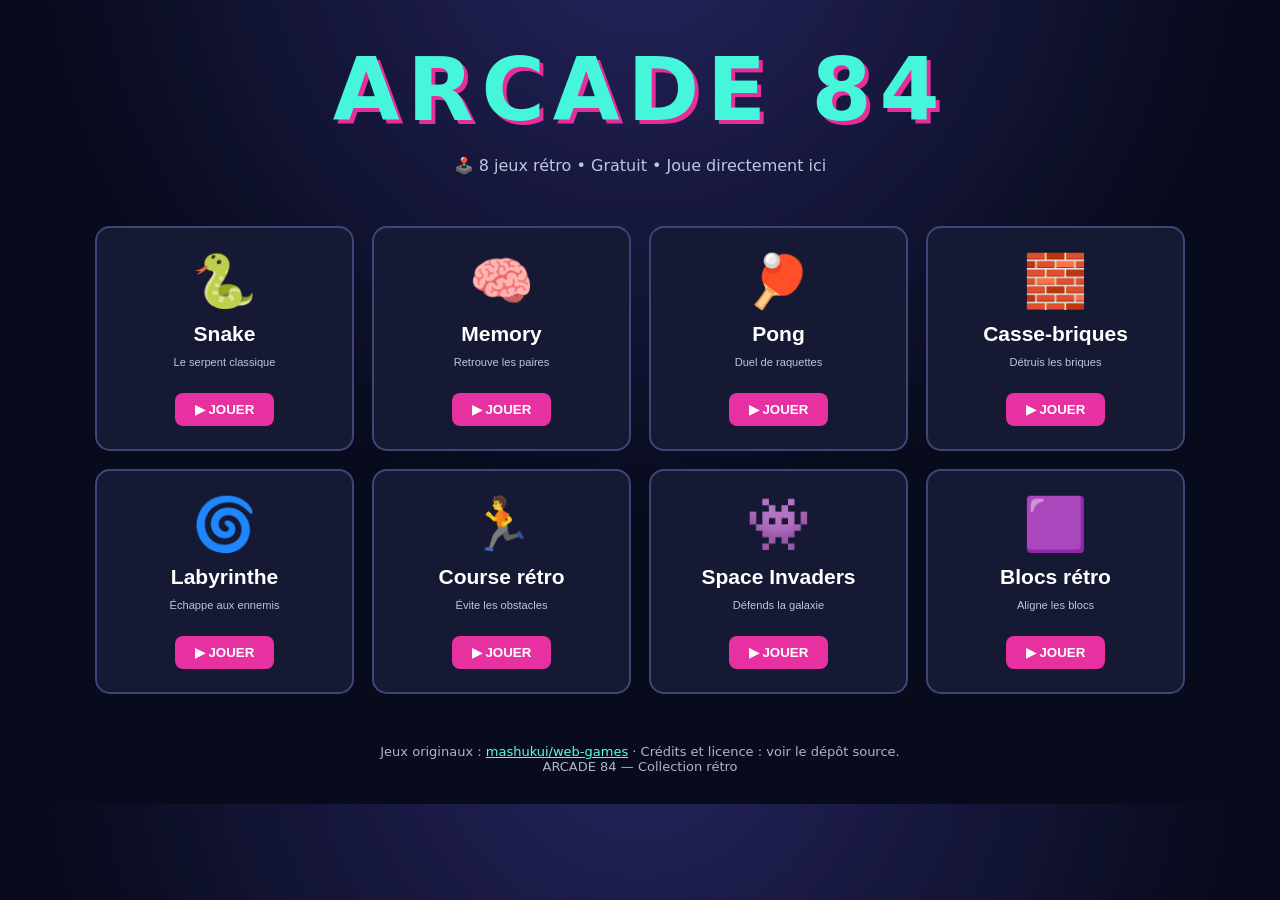
==== index.html @ cd599d39 "Ajout de la partie ZANKPE au projet ARCADE 84" ====
<!doctype html>
<html lang="fr">
    <head>
        <meta charset="utf-8">
        <meta name="viewport" content="width=device-width,initial-scale=1">
        <title>ARCADE 84 — Jeux rétro</title>
        <link rel="stylesheet" href="./index.css">
    </head>
    <body>
        <header>
            <h1>ARCADE 84</h1>
            <p>🕹️ 8 jeux rétro • Gratuit • Joue directement ici</p>
        </header>
        <main class="container">
            <div class="grid">
                <button class="game" data-game="snake" data-title="Snake" aria-label="Jouer à Snake"><span class="emoji">🐍</span><strong>Snake</strong><small>Le serpent classique</small><span class="play">▶ JOUER</span></button>
                <button class="game" data-game="memory" data-title="Memory" aria-label="Jouer à Memory"><span class="emoji">🧠</span><strong>Memory</strong><small>Retrouve les paires</small><span class="play">▶ JOUER</span></button>
                <button class="game" data-game="pong" data-title="Pong" aria-label="Jouer à Pong"><span class="emoji">🏓</span><strong>Pong</strong><small>Duel de raquettes</small><span class="play">▶ JOUER</span></button>
                <button class="game" data-game="casse-briques" data-title="Casse-briques" aria-label="Jouer à Casse-briques"><span class="emoji">🧱</span><strong>Casse-briques</strong><small>Détruis les briques</small><span class="play">▶ JOUER</span></button>
                <button class="game" data-game="labyrinthe" data-title="Labyrinthe" aria-label="Jouer à Labyrinthe"><span class="emoji">🌀</span><strong>Labyrinthe</strong><small>Échappe aux ennemis</small><span class="play">▶ JOUER</span></button>
                <button class="game" data-game="course-retro" data-title="Course rétro" aria-label="Jouer à Course rétro"><span class="emoji">🏃</span><strong>Course rétro</strong><small>Évite les obstacles</small><span class="play">▶ JOUER</span></button>
                <button class="game" data-game="space-invaders" data-title="Space Invaders" aria-label="Jouer à Space Invaders"><span class="emoji">👾</span><strong>Space Invaders</strong><small>Défends la galaxie</small><span class="play">▶ JOUER</span></button>
                <button class="game" data-game="blocs-retro" data-title="Blocs rétro" aria-label="Jouer à Blocs rétro"><span class="emoji">🟪</span><strong>Blocs rétro</strong><small>Aligne les blocs</small><span class="play">▶ JOUER</span></button>
            </div>
        </main>
        <footer>Jeux originaux : <a href="https://github.com/mashukui/web-games" target="_blank" rel="noopener">mashukui/web-games</a> · Crédits et licence : voir le dépôt source.<br>ARCADE 84 — Collection rétro</footer><div class="overlay" id="overlay" role="dialog" aria-modal="true" aria-label="Jeu"><div class="panel"><div class="bar"><strong id="gameTitle">Jeu</strong><button class="close" id="close">✕ FERMER</button></div><iframe id="frame" title="Jeu rétro" allow="fullscreen" loading="eager"></iframe></div></div>
        <script src="./index.js" defer></script>
    </body>
</html>
---- index.css ----
:root {
  color-scheme: dark;
}

* {
  box-sizing: border-box;
}

body {
  margin: 0;
  background: #080b1c;
  background-image: radial-gradient(circle at 50% -10%, #25245e 0, transparent 55%);
  color: #f6f7ff;
  font-family: system-ui, Arial, sans-serif;
}

a {
  color: #5ffbe0;
}

header {
  text-align: center;
  padding: 40px 15px 15px;
}

h1 {
  margin: 0;
  font-size: clamp(2.7rem, 9vw, 5.4rem);
  letter-spacing: 0.09em;
  color: #45f6db;
  text-shadow: 4px 4px #e52d9b;
}

header p {
  color: #c1c5dd;
}

.container {
  max-width: 1130px;
  margin: auto;
  padding: 20px;
}

.grid {
  display: grid;
  grid-template-columns: repeat(auto-fit, minmax(205px, 1fr));
  gap: 18px;
}

.game {
  min-height: 225px;
  padding: 23px 14px;
  display: flex;
  flex-direction: column;
  align-items: center;
  gap: 10px;
  cursor: pointer;
  background: #151933;
  color: white;
  border: 2px solid #3e4677;
  border-radius: 15px;
  transition: transform 0.15s, border-color 0.15s;
}

.game:hover,
.game:focus-visible {
  transform: translateY(-3px);
  border-color: #4bf4da;
}

.emoji {
  font-size: 52px;
}

.game strong {
  font-size: 21px;
}

.game small {
  color: #bec4dc;
}

.play {
  margin-top: auto;
  padding: 9px 20px;
  background: #e831a0;
  border-radius: 8px;
  font-weight: 800;
}

footer {
  text-align: center;
  color: #aeb4cc;
  font-size: 13px;
  padding: 30px 15px;
}

.overlay {
  position: fixed;
  inset: 0;
  z-index: 5;
  display: none;
  padding: 14px;
  background: #050817ed;
}

.overlay.open {
  display: flex;
  align-items: center;
  justify-content: center;
}

.panel {
  width: min(1100px, 100%);
  height: min(94vh, 920px);
  display: flex;
  flex-direction: column;
  background: #10152c;
  border: 2px solid #45f6db;
  border-radius: 14px;
  overflow: hidden;
}

.bar {
  display: flex;
  align-items: center;
  justify-content: space-between;
  gap: 12px;
  padding: 12px 16px;
}

.bar strong {
  font-size: 18px;
}

.close {
  padding: 11px 15px;
  background: #e831a0;
  color: white;
  border: 0;
  border-radius: 8px;
  font-weight: bold;
  cursor: pointer;
}

iframe {
  width: 100%;
  flex: 1;
  border: 0;
  background: #11172b;
}

@media (max-width: 600px) {
  .overlay {
    padding: 0;
  }

  .panel {
    height: 100dvh;
    border-radius: 0;
  }

  .bar {
    padding: 8px 12px;
  }

  .grid {
    grid-template-columns: repeat(2, minmax(0, 1fr));
    gap: 10px;
  }

  .game {
    min-height: 195px;
    padding: 14px 6px;
  }

  .game strong {
    font-size: 16px;
  }

  .emoji {
    font-size: 40px;
  }

  .play {
    font-size: 12px;
  }
}
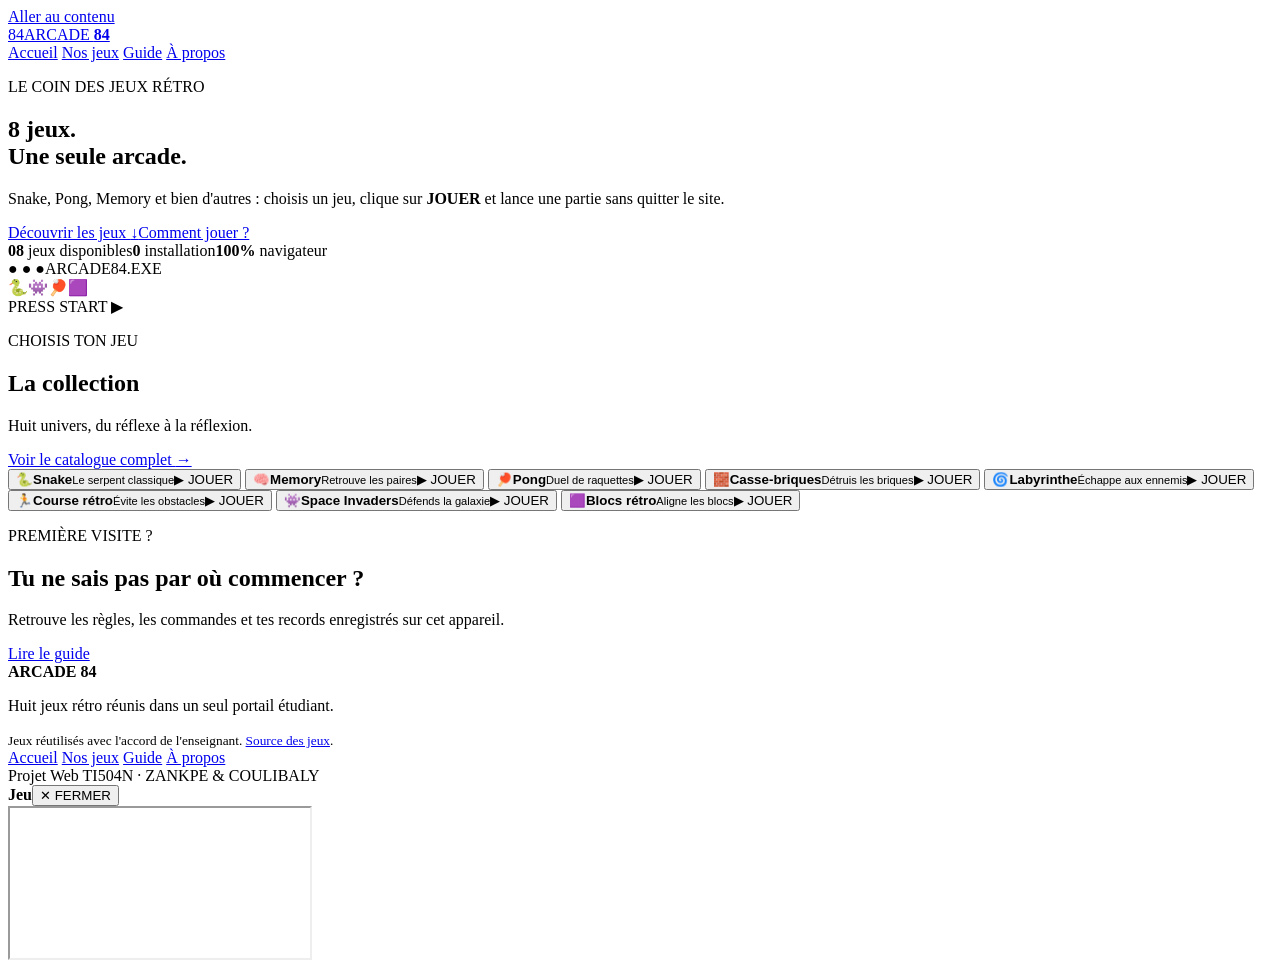
==== commit c238b860: "Ajout de la partie ZANKPE - ARCADE 84" ====
--- a/index.html
+++ b/index.html
@@ -1,29 +1,90 @@
 <!doctype html>
 <html lang="fr">
-    <head>
-        <meta charset="utf-8">
-        <meta name="viewport" content="width=device-width,initial-scale=1">
-        <title>ARCADE 84 — Jeux rétro</title>
-        <link rel="stylesheet" href="./index.css">
-    </head>
-    <body>
-        <header>
-            <h1>ARCADE 84</h1>
-            <p>🕹️ 8 jeux rétro • Gratuit • Joue directement ici</p>
-        </header>
-        <main class="container">
-            <div class="grid">
-                <button class="game" data-game="snake" data-title="Snake" aria-label="Jouer à Snake"><span class="emoji">🐍</span><strong>Snake</strong><small>Le serpent classique</small><span class="play">▶ JOUER</span></button>
-                <button class="game" data-game="memory" data-title="Memory" aria-label="Jouer à Memory"><span class="emoji">🧠</span><strong>Memory</strong><small>Retrouve les paires</small><span class="play">▶ JOUER</span></button>
-                <button class="game" data-game="pong" data-title="Pong" aria-label="Jouer à Pong"><span class="emoji">🏓</span><strong>Pong</strong><small>Duel de raquettes</small><span class="play">▶ JOUER</span></button>
-                <button class="game" data-game="casse-briques" data-title="Casse-briques" aria-label="Jouer à Casse-briques"><span class="emoji">🧱</span><strong>Casse-briques</strong><small>Détruis les briques</small><span class="play">▶ JOUER</span></button>
-                <button class="game" data-game="labyrinthe" data-title="Labyrinthe" aria-label="Jouer à Labyrinthe"><span class="emoji">🌀</span><strong>Labyrinthe</strong><small>Échappe aux ennemis</small><span class="play">▶ JOUER</span></button>
-                <button class="game" data-game="course-retro" data-title="Course rétro" aria-label="Jouer à Course rétro"><span class="emoji">🏃</span><strong>Course rétro</strong><small>Évite les obstacles</small><span class="play">▶ JOUER</span></button>
-                <button class="game" data-game="space-invaders" data-title="Space Invaders" aria-label="Jouer à Space Invaders"><span class="emoji">👾</span><strong>Space Invaders</strong><small>Défends la galaxie</small><span class="play">▶ JOUER</span></button>
-                <button class="game" data-game="blocs-retro" data-title="Blocs rétro" aria-label="Jouer à Blocs rétro"><span class="emoji">🟪</span><strong>Blocs rétro</strong><small>Aligne les blocs</small><span class="play">▶ JOUER</span></button>
-            </div>
-        </main>
-        <footer>Jeux originaux : <a href="https://github.com/mashukui/web-games" target="_blank" rel="noopener">mashukui/web-games</a> · Crédits et licence : voir le dépôt source.<br>ARCADE 84 — Collection rétro</footer><div class="overlay" id="overlay" role="dialog" aria-modal="true" aria-label="Jeu"><div class="panel"><div class="bar"><strong id="gameTitle">Jeu</strong><button class="close" id="close">✕ FERMER</button></div><iframe id="frame" title="Jeu rétro" allow="fullscreen" loading="eager"></iframe></div></div>
-        <script src="./index.js" defer></script>
-    </body>
-</html>+<head>
+  <meta charset="utf-8">
+  <meta name="viewport" content="width=device-width, initial-scale=1">
+  <meta name="description" content="Portail de huit jeux rétro gratuits : Snake, Pong, Memory et bien plus.">
+  <title>Accueil — ARCADE 84</title>
+  <link rel="stylesheet" href="./index.css">
+  <script src="./index.js" defer></script>
+</head>
+<body>
+<a class="skip-link" href="#contenu">Aller au contenu</a>
+<header class="site-header">
+  <div class="header-inner">
+    <a class="brand" href="./index.html" aria-label="ARCADE 84, accueil"><span class="brand-mark" aria-hidden="true">84</span><span>ARCADE <b>84</b></span></a>
+    <nav class="main-nav" aria-label="Navigation principale">
+      <a href="./index.html" aria-current="page">Accueil</a>
+<a href="./jeux.html">Nos jeux</a>
+<a href="./guide.html">Guide</a>
+<a href="./a-propos.html">À propos</a>
+    </nav>
+  </div>
+</header>
+<main id="contenu">
+<section class="hero container" aria-labelledby="hero-title">
+  <div class="hero-copy">
+    <p class="eyebrow"><span class="status-dot" aria-hidden="true"></span> LE COIN DES JEUX RÉTRO</p>
+    <h1 id="hero-title">8 jeux.<br><span>Une seule arcade.</span></h1>
+    <p class="lead">Snake, Pong, Memory et bien d'autres : choisis un jeu, clique sur <strong>JOUER</strong> et lance une partie sans quitter le site.</p>
+    <div class="hero-actions"><a class="button button-primary" href="#selection">Découvrir les jeux <span aria-hidden="true">↓</span></a><a class="button button-ghost" href="./guide.html">Comment jouer ?</a></div>
+    <div class="hero-stats"><span><b>08</b> jeux disponibles</span><span><b>0</b> installation</span><span><b>100%</b> navigateur</span></div>
+  </div>
+  <div class="hero-art" aria-hidden="true">
+    <div class="art-window"><div class="art-window-top"><span>● ● ●</span><span>ARCADE84.EXE</span></div><div class="pixel-icons"><span>🐍</span><span>👾</span><span>🏓</span><span>🟪</span></div><div class="art-label">PRESS START <span>▶</span></div></div>
+    <div class="art-shadow"></div>
+  </div>
+</section>
+<section class="container section" id="selection" aria-labelledby="selection-title">
+  <div class="section-head"><div><p class="eyebrow">CHOISIS TON JEU</p><h2 id="selection-title">La collection</h2><p>Huit univers, du réflexe à la réflexion.</p></div><a class="text-link" href="./jeux.html">Voir le catalogue complet <span aria-hidden="true">→</span></a></div>
+  <div class="grid"><button type="button" class="game" data-game="snake" data-title="Snake" aria-label="Jouer à Snake">
+  <span class="emoji" aria-hidden="true">🐍</span><strong>Snake</strong><small>Le serpent classique</small><span class="play">▶ JOUER</span>
+</button>
+<button type="button" class="game" data-game="memory" data-title="Memory" aria-label="Jouer à Memory">
+  <span class="emoji" aria-hidden="true">🧠</span><strong>Memory</strong><small>Retrouve les paires</small><span class="play">▶ JOUER</span>
+</button>
+<button type="button" class="game" data-game="pong" data-title="Pong" aria-label="Jouer à Pong">
+  <span class="emoji" aria-hidden="true">🏓</span><strong>Pong</strong><small>Duel de raquettes</small><span class="play">▶ JOUER</span>
+</button>
+<button type="button" class="game" data-game="casse-briques" data-title="Casse-briques" aria-label="Jouer à Casse-briques">
+  <span class="emoji" aria-hidden="true">🧱</span><strong>Casse-briques</strong><small>Détruis les briques</small><span class="play">▶ JOUER</span>
+</button>
+<button type="button" class="game" data-game="labyrinthe" data-title="Labyrinthe" aria-label="Jouer à Labyrinthe">
+  <span class="emoji" aria-hidden="true">🌀</span><strong>Labyrinthe</strong><small>Échappe aux ennemis</small><span class="play">▶ JOUER</span>
+</button>
+<button type="button" class="game" data-game="course-retro" data-title="Course rétro" aria-label="Jouer à Course rétro">
+  <span class="emoji" aria-hidden="true">🏃</span><strong>Course rétro</strong><small>Évite les obstacles</small><span class="play">▶ JOUER</span>
+</button>
+<button type="button" class="game" data-game="space-invaders" data-title="Space Invaders" aria-label="Jouer à Space Invaders">
+  <span class="emoji" aria-hidden="true">👾</span><strong>Space Invaders</strong><small>Défends la galaxie</small><span class="play">▶ JOUER</span>
+</button>
+<button type="button" class="game" data-game="blocs-retro" data-title="Blocs rétro" aria-label="Jouer à Blocs rétro">
+  <span class="emoji" aria-hidden="true">🟪</span><strong>Blocs rétro</strong><small>Aligne les blocs</small><span class="play">▶ JOUER</span>
+</button></div>
+</section>
+<section class="container bottom-promo" aria-labelledby="how-title"><div><p class="eyebrow">PREMIÈRE VISITE ?</p><h2 id="how-title">Tu ne sais pas par où commencer ?</h2><p>Retrouve les règles, les commandes et tes records enregistrés sur cet appareil.</p></div><a class="button button-primary" href="./guide.html">Lire le guide</a></section>
+</main>
+<footer class="site-footer">
+  <div class="footer-inner">
+    <div>
+      <strong>ARCADE 84</strong>
+      <p>Huit jeux rétro réunis dans un seul portail étudiant.</p>
+      <small>Jeux réutilisés avec l'accord de l'enseignant. <a href="https://github.com/mashukui/web-games" target="_blank" rel="noopener noreferrer">Source des jeux</a>.</small>
+    </div>
+    <nav aria-label="Navigation de bas de page">
+      <a href="./index.html">Accueil</a>
+      <a href="./jeux.html">Nos jeux</a>
+      <a href="./guide.html">Guide</a>
+      <a href="./a-propos.html">À propos</a>
+    </nav>
+  </div>
+  <div class="footer-bottom">Projet Web TI504N · ZANKPE &amp; COULIBALY</div>
+</footer>
+<div class="overlay" id="overlay" role="dialog" aria-modal="true" aria-labelledby="gameTitle" aria-hidden="true">
+  <div class="panel">
+    <div class="bar"><strong id="gameTitle">Jeu</strong><button class="close" id="close" type="button">✕ FERMER</button></div>
+    <iframe id="frame" title="Jeu rétro" allow="fullscreen" loading="eager"></iframe>
+  </div>
+</div>
+</body>
+</html>
